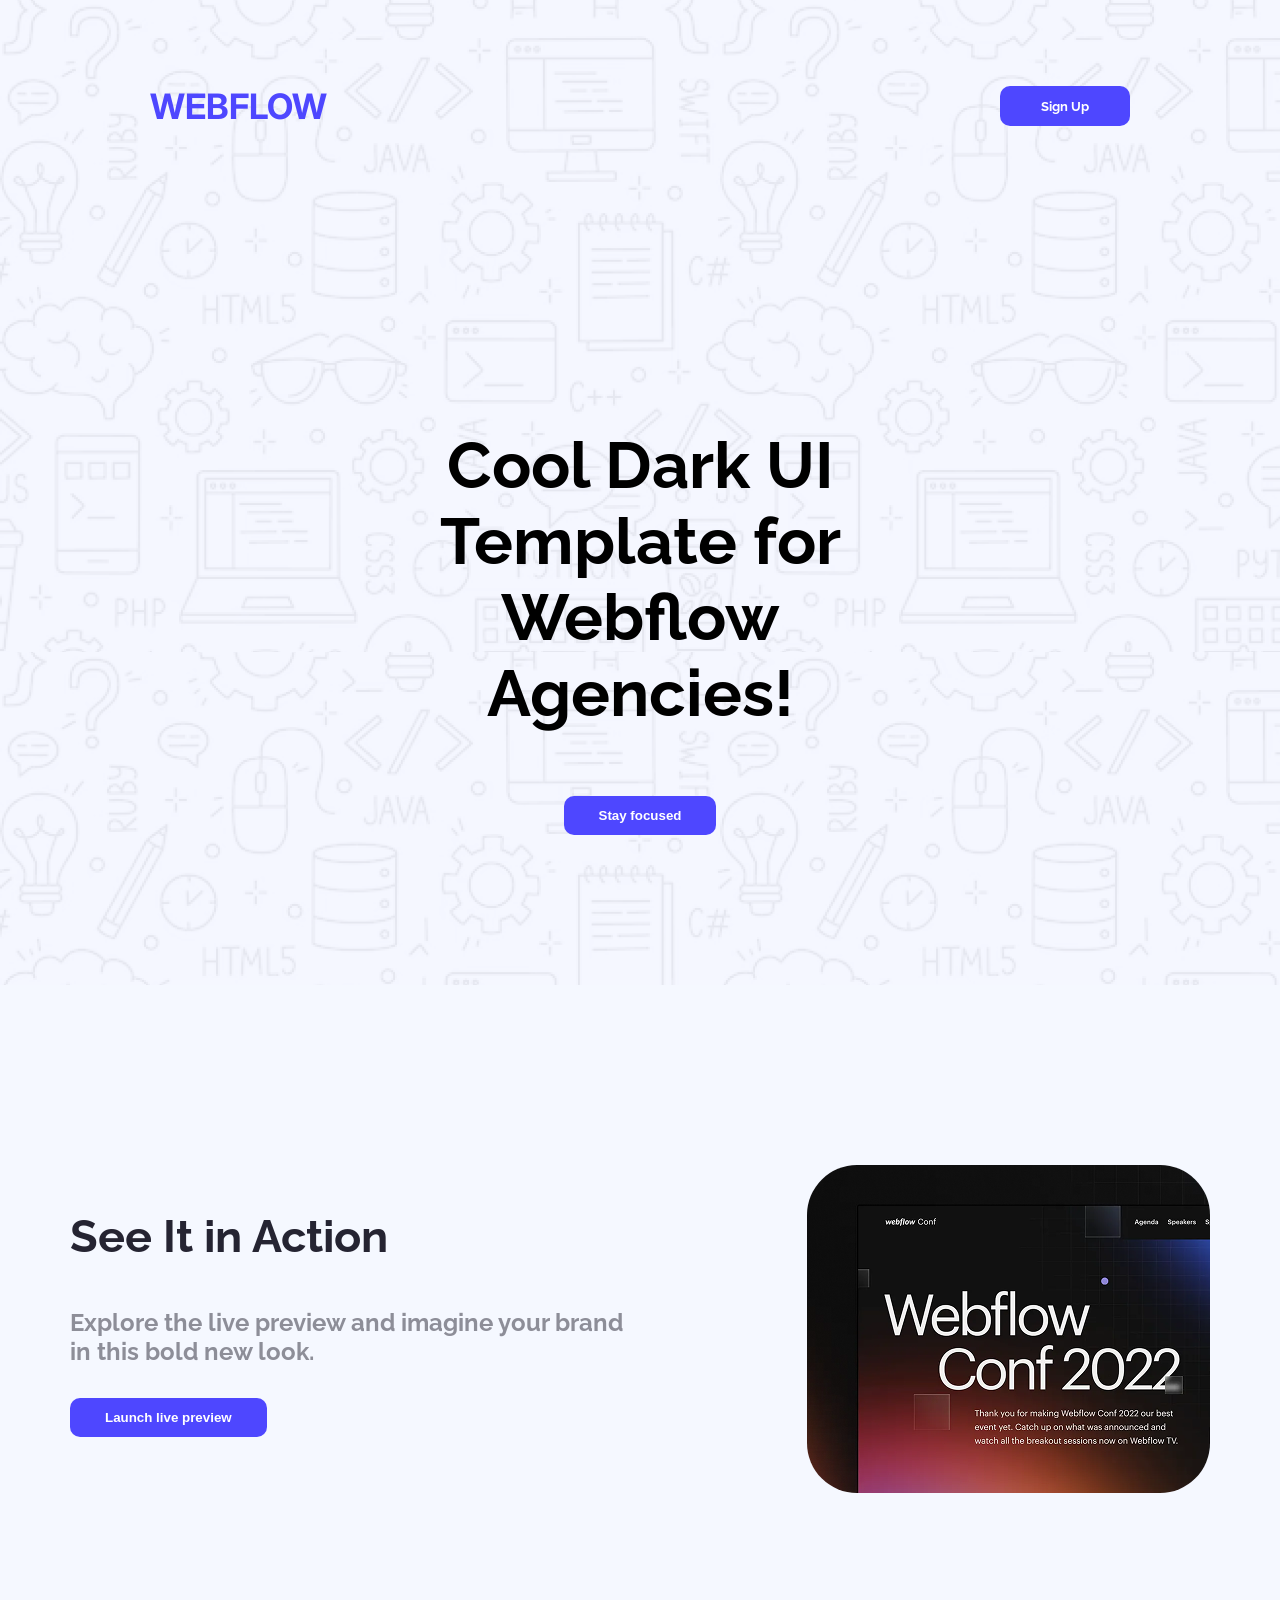
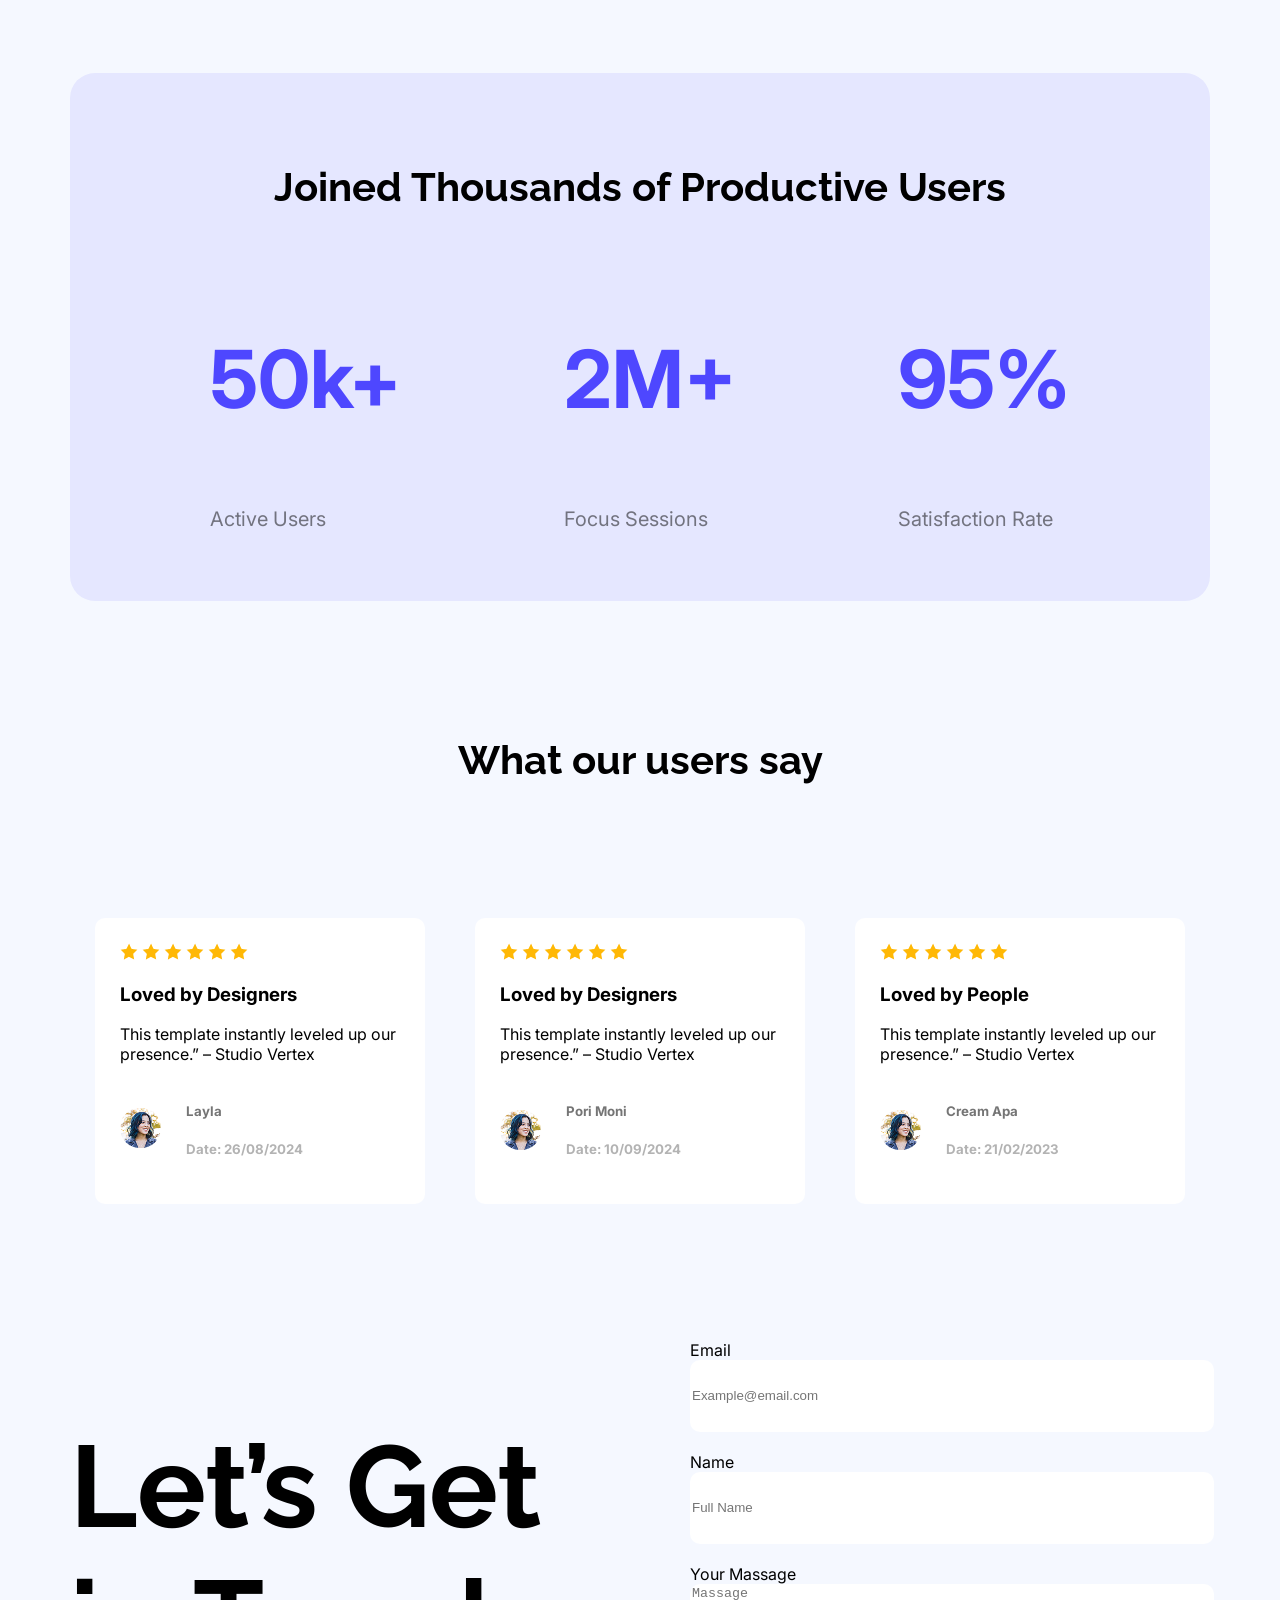
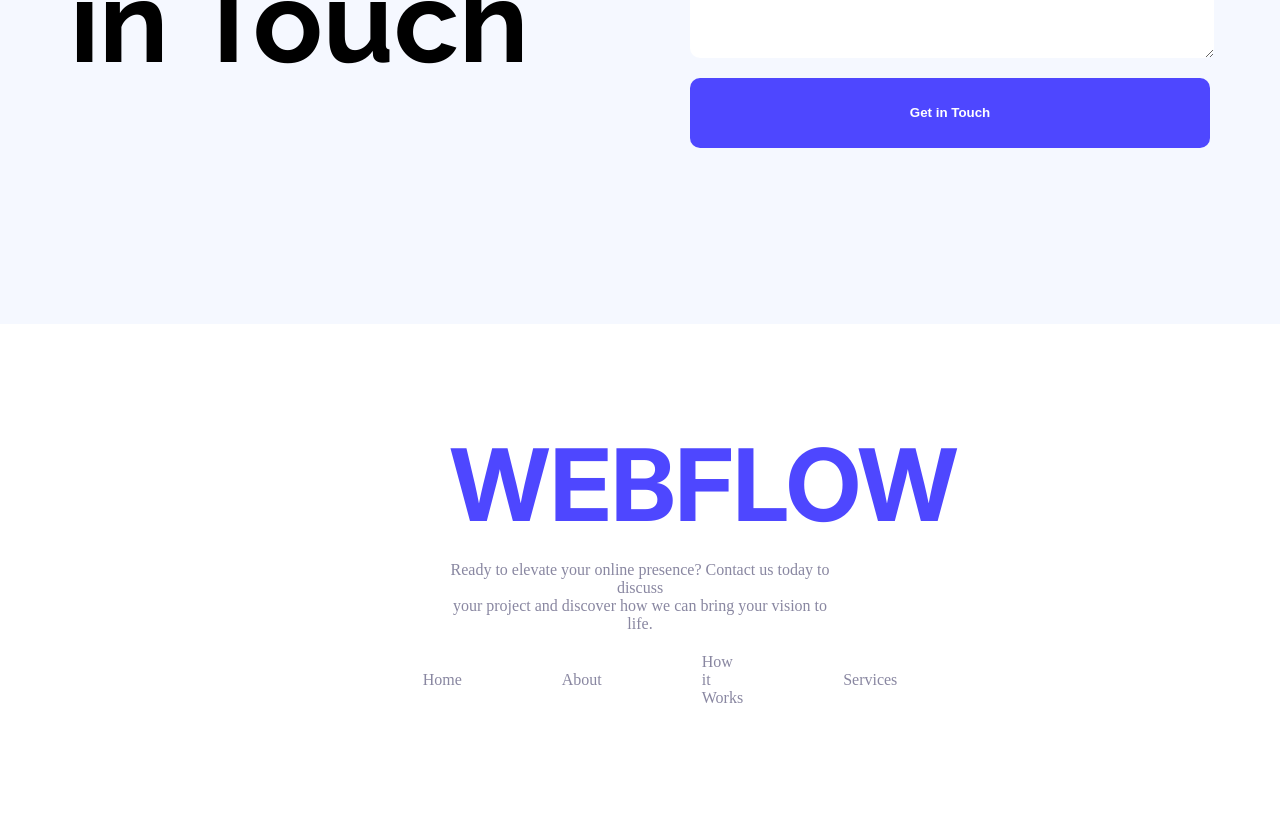
==== index.html @ edb59d90 "added final submission commit" ====
<!DOCTYPE html>
<html lang="en">
<head>
    <meta charset="UTF-8">
    <meta name="viewport" content="width=device-width, initial-scale=1.0">
    <!-- Inter FONT-->
    <link rel="preconnect" href="https://fonts.googleapis.com">
    <link rel="preconnect" href="https://fonts.gstatic.com" crossorigin>
    <link href="https://fonts.googleapis.com/css2?family=Inter:ital,opsz,wght@0,14..32,100..900;1,14..32,100..900&display=swap" rel="stylesheet">

    <!-- raleway FONT-->
    <link rel="preconnect" href="https://fonts.googleapis.com">
    <link rel="preconnect" href="https://fonts.gstatic.com" crossorigin>
    <link href="https://fonts.googleapis.com/css2?family=Raleway:ital,wght@0,100..900;1,100..900&display=swap" rel="stylesheet">
    <title>Hero 1 Assignment</title>
    <link rel="stylesheet" href="styles/banner.css">
</head>
<body>
    <header class="header-bg">
        <nav>
            <h3 class="nav-tittle inter-font-one">WEBFLOW</h3>

             <button class="btn-primary  raleway-font-two btn-width">Sign Up</button>
           
        </nav>
        <!-- banner -->
         <div class="banner-container">
            <div class="baner-content">
                <h3 class="banner-tittle raleway-font-two">Cool Dark UI Template for <br>Webflow Agencies!</h3>
                <button class="btn-primary">Stay focused</button>
            </div>
         </div>
    </header>
    <!-- action section -->
     <main>
        <section class="action-container">
            <div class="action-contain">
                <h3 class="action-tittle raleway-font-two">See It in Action</h3>
                <h4 class="common-des-color raleway-font-two action-des">Explore the live preview and imagine your brand in this bold new look.</h4>
                <button class="btn-primary">Launch live preview</button>
            </div>
            <img class="action-image" src="B12A01-landing-launchpad/Assets/wc-mini.png" alt="">
        </section>
        <!-- User -->
          <section class="productive-user">
            <h3 class="productive-user-title raleway-font-two">Joined Thousands of Productive Users</h3>
            <div class="user-information">
                <div class="user-data inter-font-one">
                    <h3 class="user-data-number">50k+</h3>
                    <p class="user-data-description">Active Users</p>
                </div>
                <div class="user-data inter-font-one">
                    <h3 class="user-data-number">2M+</h3>
                    <p class="user-data-description">Focus Sessions</p>
                </div>
                <div class="user-data inter-font-one">
                    <h3 class="user-data-number">95%</h3>
                    <p class="user-data-description">Satisfaction Rate</p>
                </div>
            </div>
            </section>
            <!-- user section -->
              <section class="user-opinion">
            <h3 class="user-opinion-tittle raleway-font-two">What our users say</h3>
            <div class="user-container">
                <div class="user-content">
                    <!-- user-1 -->
                    <div class="user">
                    <div class="review-point">
                         <img src="B12A01-landing-launchpad/Assets/icon-star.png" alt="">
                         <img src="B12A01-landing-launchpad/Assets/icon-star.png" alt="">
                         <img src="B12A01-landing-launchpad/Assets/icon-star.png" alt="">
                         <img src="B12A01-landing-launchpad/Assets/icon-star.png" alt="">
                         <img src="B12A01-landing-launchpad/Assets/icon-star.png" alt="">
                         <img src="B12A01-landing-launchpad/Assets/icon-star.png" alt="">
                         </div>
                    <h3 class="user-feedback-tittle inter-font-one">Loved by Designers</h3>
                    <p class="user-feedback-des inter-font-one">This template instantly leveled up our presence.” – Studio Vertex</p>
                    <div class="user-infor">
                        <div class="img-width">
                            <img class="user-img" src="B12A01-landing-launchpad/Assets/avatar.png" alt="">
                        </div>
                        <div class="user-details">
                            <h5 class="inter-font-one user-name" >Layla</h5>
                            <h5 class="inter-font-one user-date" >Date: 26/08/2024</h5>
                        </div>
                    </div>
                </div>
                 <!-- user-2 -->

                <div class="user">
                    <div class="review-point">
                        <img src="B12A01-landing-launchpad/Assets/icon-star.png" alt="">
                         <img src="B12A01-landing-launchpad/Assets/icon-star.png" alt="">
                         <img src="B12A01-landing-launchpad/Assets/icon-star.png" alt="">
                         <img src="B12A01-landing-launchpad/Assets/icon-star.png" alt="">
                         <img src="B12A01-landing-launchpad/Assets/icon-star.png" alt="">
                         <img src="B12A01-landing-launchpad/Assets/icon-star.png" alt="">
                         </div>
                         <h3 class="user-feedback-tittle inter-font-one">Loved by Designers</h3>
                    <p class="user-feedback-des inter-font-one">This template instantly leveled up our presence.” – Studio Vertex</p>
                    <div class="user-infor">
                        <img class="user-img" src="B12A01-landing-launchpad/Assets/avatar.png" alt="">
                        <div class="user-details">
                            <h5 class="inter-font-one user-name" >Pori Moni</h5>
                            <h5 class="inter-font-one user-date" >Date: 10/09/2024</h5>
                        </div>
                    </div>
                </div>
                  <!-- user-3 -->

                <div class="user">
                    <div class="review-point">
                         <img src="B12A01-landing-launchpad/Assets/icon-star.png" alt="">
                         <img src="B12A01-landing-launchpad/Assets/icon-star.png" alt="">
                         <img src="B12A01-landing-launchpad/Assets/icon-star.png" alt="">
                         <img src="B12A01-landing-launchpad/Assets/icon-star.png" alt="">
                         <img src="B12A01-landing-launchpad/Assets/icon-star.png" alt="">
                         <img src="B12A01-landing-launchpad/Assets/icon-star.png" alt="">
                         </div>
                          <h3 class="user-feedback-tittle inter-font-one">Loved by People</h3>
                    <p class="user-feedback-des inter-font-one">This template instantly leveled up our presence.” – Studio Vertex</p>
                    <div class="user-infor">
                        <img class="user-img" src="B12A01-landing-launchpad/Assets/avatar.png" alt="">
                        <div class="user-details">
                            <h5 class="inter-font-one user-name" >Cream Apa</h5>
                            <h5 class="inter-font-one user-date" >Date: 21/02/2023</h5>
                        </div>
                    </div>
                </div>
                </div>
                
            </div>
         </section>
         <!-- info section -->
                   <section class="feedback-form">
            <!-- info 1st column -->
            <div class="feedback-column">
                <h3 class="feedback-tittle raleway-font-two">Let’s Get in Touch</h3>
            </div>

            <!-- info 2nd column -->

            <div class="feedback-column">
                <form action="">
                    <label class="inter-font-one" for="">Email</label>
                    <input type="email" name="" id="" placeholder="Example@email.com">
                    <label class="inter-font-one" for="">Name</label>
                    <input type="text" name="" id="" placeholder="Full Name">
                    <label class="inter-font-one" for="">Your Massage</label>
                    <textarea name="" id="" cols="30" rows="40" placeholder="Massage"></textarea>
                    <input class="btn-primary" type="submit" value="Get in Touch">
                </form>
            </div>
            </div>
         </section>
    </main>
     <footer>
        <div class="footer-content">
            <!-- <div class="footer-info"> -->
                <h3 class="footer-tittle inter-font-one">WEBFLOW</h3>
                <p class="footer-des">Ready to elevate your online presence? Contact us today to discuss <br> your project and discover how we can bring your vision to life.</p>
                <ul>
                    <li>Home</li>
                    <li>About</li>
                    <li>How it Works</li>
                    <li>Services</li>
                </ul>
            </div>
        </div>
    </footer>

</body>
</html>
---- styles/banner.css ----
/* inter */
.inter-font-one{
  font-family: "Inter", sans-serif;
  font-optical-sizing: auto;
  font-style: normal;
}
/* railway */
.raleway-font-two {
  font-family: "Raleway", sans-serif;
  font-optical-sizing: auto;
  font-style: normal;
}
/* shared  */
.btn-primary{
    background-color: #4E47FF;
    border-radius: 10px;
    border: none;
    padding: 12px 35px;
    color: white;
    font-weight: bold;
}
.btn-width{
    width: 130px;
}
.btn-primary:hover{
    background-color:rgb(142, 118, 142);
}
.common-des-color{
    color: rgba(37, 36, 50, 0.5);
}
body{
    margin: 0;
    background-color: #F5F8FF;
}
/* header  */
.header-bg{
    background-image: url(../B12A01-landing-launchpad/Assets/Hero-bg.png);
    width: 100%;
}
/* nav  */
nav{
    display: flex;
    align-items: center;
    justify-content: space-between;
    margin: 0 150px;
    padding: 50px 0;
}

.nav-tittle{
    color: rgba(78, 71, 255, 1);
    font-size: 35px;
}

/* Banner section */
.banner-container{
    margin: 0 250px ;
    padding: 150px;
    text-align: center;
    
}
.banner-tittle{
    font-size: 65px;
    font-weight: bold;
}
/* main  */
main{
    width: 1140px;
    margin: 0 auto;
    margin-top: 120px;
    margin-bottom: 120px;
}
/* action section  */
.action-container{
    display: flex;
    justify-content: space-between;
    padding: 60px 0;
}
.action-contain{
    width: 50%;
}
.action-tittle{
    font-size: 45px;
    font-weight: bold;
    color: #252432;
}
.action-des{
    font-size: 24px;
}
.action-image{
    border-radius: 50px;
}
/* user  */
.productive-user{
    
    border-radius: 25px;
    padding: 50px 140px;
    background-color: #E5E7FF;
    margin-top: 120px;
    margin-bottom: 40px;
}
.user-information{
    display: flex;
    justify-content: space-between;
   
}

.productive-user-title{
    font-size: 40px;
    font-weight: bold;
    text-align: center;
}

.user-data-number{
    font-size: 80px;
    font-weight: bold;
    color: #4E47FF;
}
.user-data-description{
    font-size: 20px;
    color: rgba(0, 0, 0, 0.5);
}
/* user section */
.user-opinion-tittle{
    font-size: 40px;
    font-weight: bold;
    text-align: center;
    margin-top: 135px;
    margin-bottom: 135px;
}

.user-content{
    display: flex;
}
.user{  
    border-radius: 10px;
    background-color:white;
    margin: 0 25px;
    padding: 25px;
}
.user-infor{
    display: flex;
    align-items: center;
    gap: 25px;
}
.user-img{
    border-radius: 100px;
    
}
.user-name{
color: rgba(117, 117, 117, 1);
}
.user-date{
    color: rgba(179, 179, 179, 1);
}

/*  info section  */
.feedback-form{
    display: flex;
    
    gap: 100px;
    align-items: center;
    margin-top: 100px;
  
}
.feedback-tittle{
   
    font-size: 115px;
    font-weight: bold;
    align-items: center;
    
}
.feedback-column{
    width: 50%;
}

form input[type="email"], form input[type="text"],form input[type="submit"], textarea{
    display: block;
    width: 100%;
    height: 70px;
    border-radius: 10px;
    margin-bottom: 20px;
    border: none;
    /* padding: 10px 15px; */
}
footer{
    background-color: white;
}

.footer-tittle{
    font-size: 100px;
    color: rgba(78, 71, 255, 1);
    text-align: center;
    margin: 0 auto;

}
.footer-des{
    color: rgba(137, 135, 161, 1);
    text-align: center;
}

.footer-content{
  
    padding: 100px 450px;
}

footer ul{
    display: flex;
    justify-content: center;
    align-items: center;
    margin: 20px;
    
}
footer li {
    list-style: none;
    margin: 0 50px ;
    color: rgba(137, 135, 161, 1);
    
}
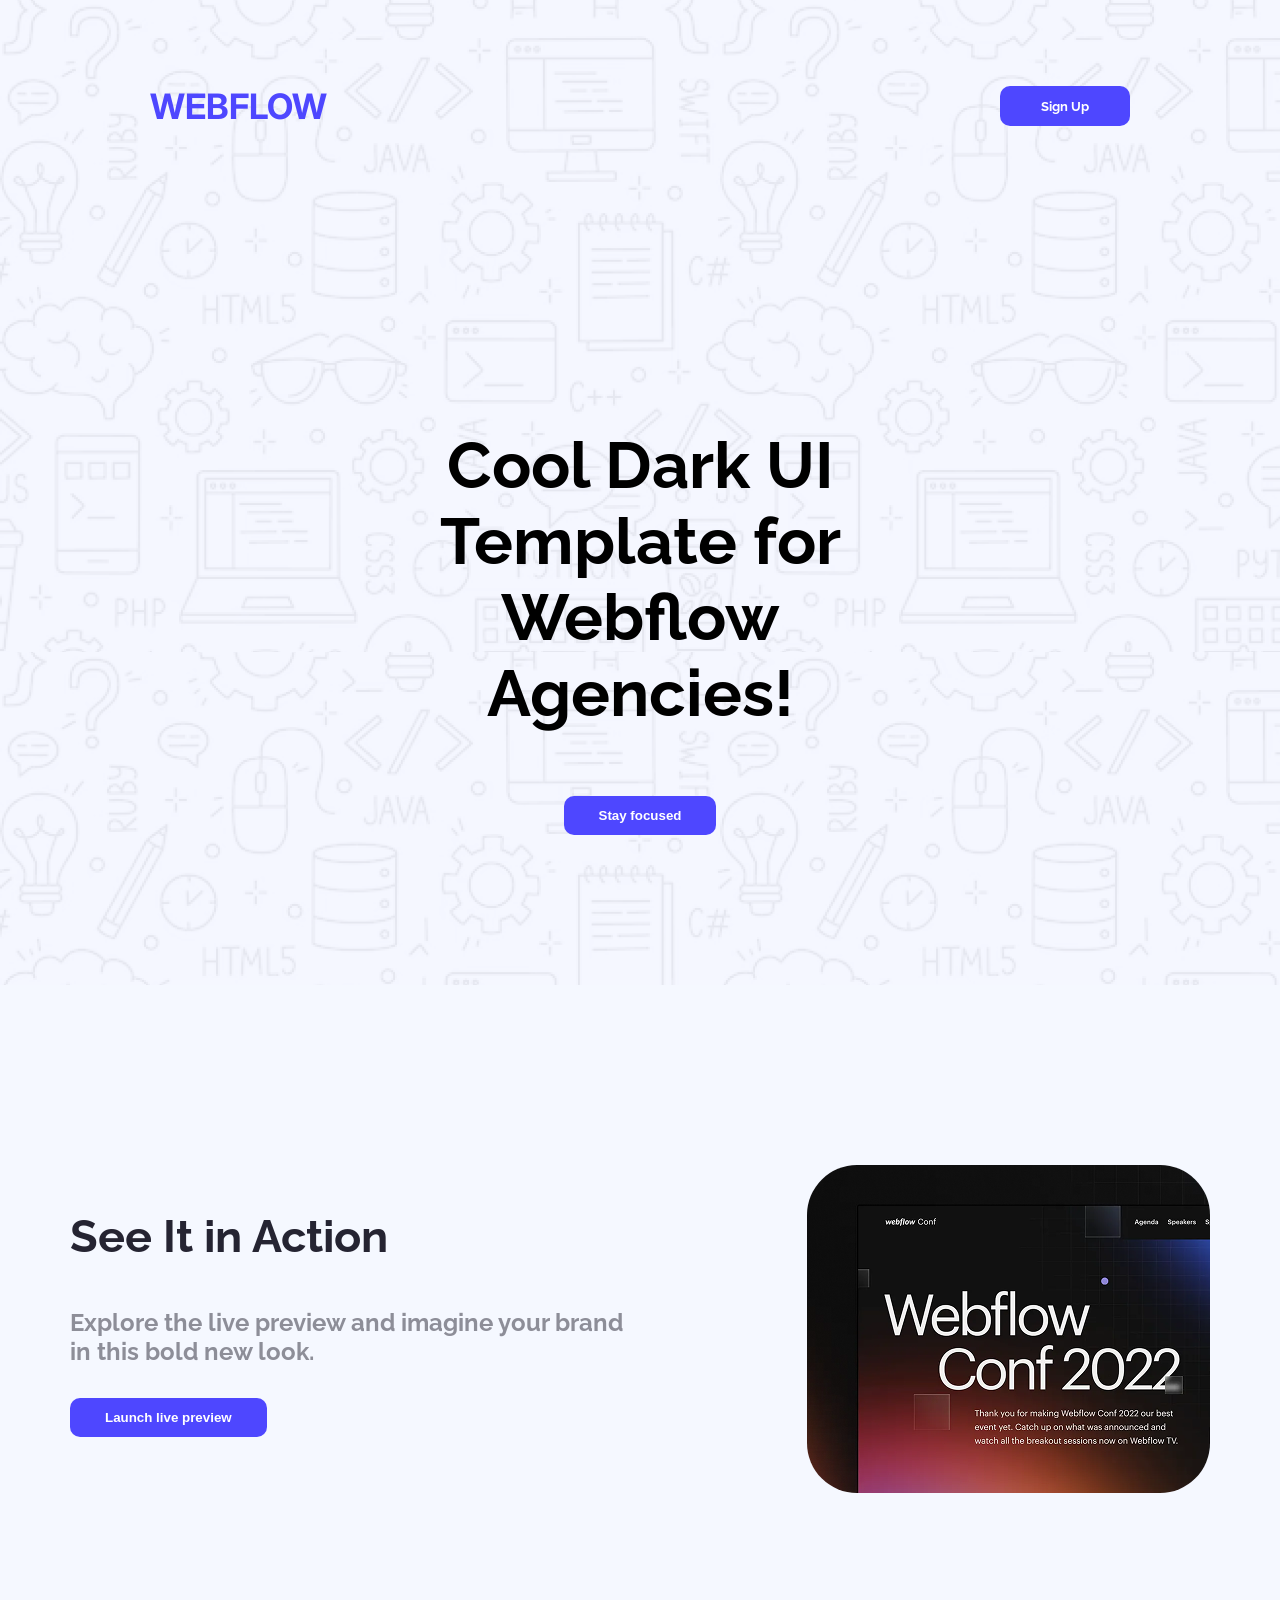
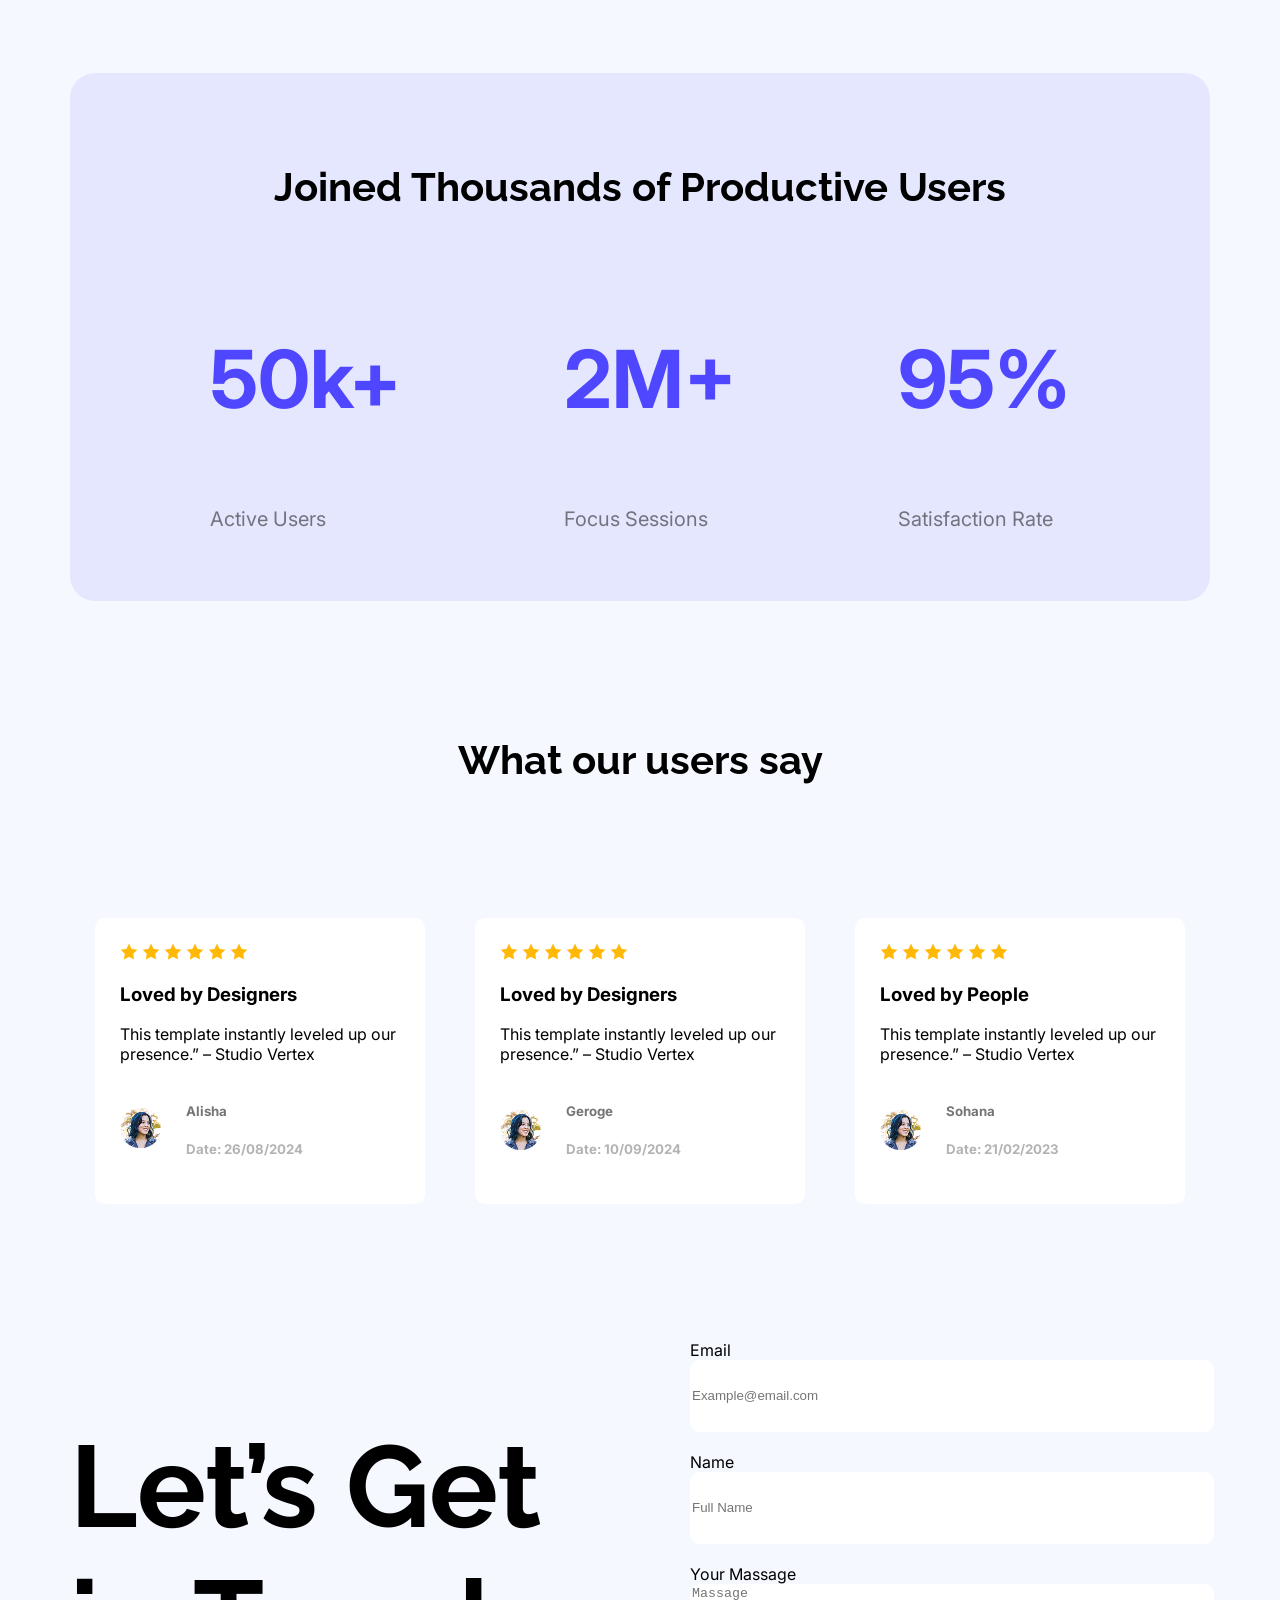
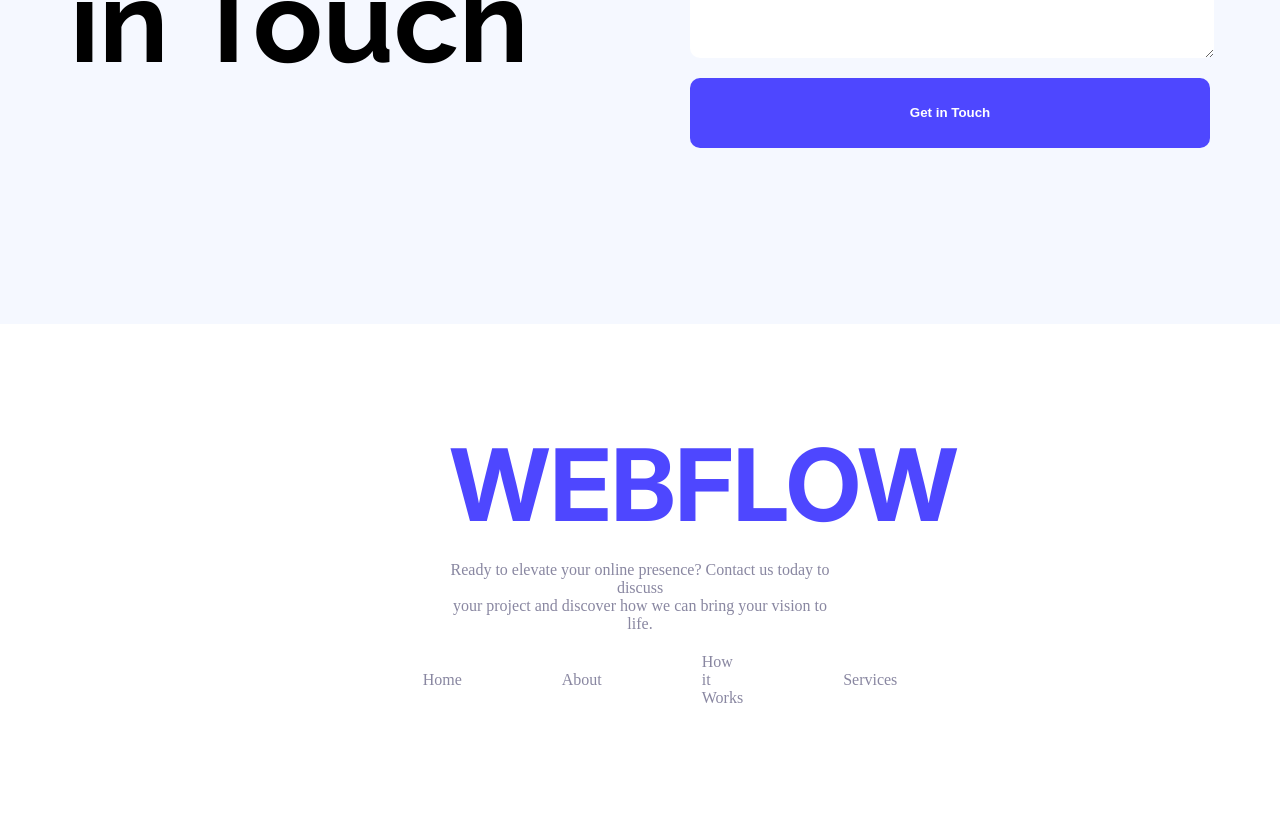
==== commit d33d767d: "added final assignment file" ====
--- a/index.html
+++ b/index.html
@@ -81,7 +81,7 @@
                             <img class="user-img" src="B12A01-landing-launchpad/Assets/avatar.png" alt="">
                         </div>
                         <div class="user-details">
-                            <h5 class="inter-font-one user-name" >Layla</h5>
+                            <h5 class="inter-font-one user-name" >Alisha</h5>
                             <h5 class="inter-font-one user-date" >Date: 26/08/2024</h5>
                         </div>
                     </div>
@@ -102,7 +102,7 @@
                     <div class="user-infor">
                         <img class="user-img" src="B12A01-landing-launchpad/Assets/avatar.png" alt="">
                         <div class="user-details">
-                            <h5 class="inter-font-one user-name" >Pori Moni</h5>
+                            <h5 class="inter-font-one user-name" >Geroge</h5>
                             <h5 class="inter-font-one user-date" >Date: 10/09/2024</h5>
                         </div>
                     </div>
@@ -123,7 +123,7 @@
                     <div class="user-infor">
                         <img class="user-img" src="B12A01-landing-launchpad/Assets/avatar.png" alt="">
                         <div class="user-details">
-                            <h5 class="inter-font-one user-name" >Cream Apa</h5>
+                            <h5 class="inter-font-one user-name" >Sohana</h5>
                             <h5 class="inter-font-one user-date" >Date: 21/02/2023</h5>
                         </div>
                     </div>
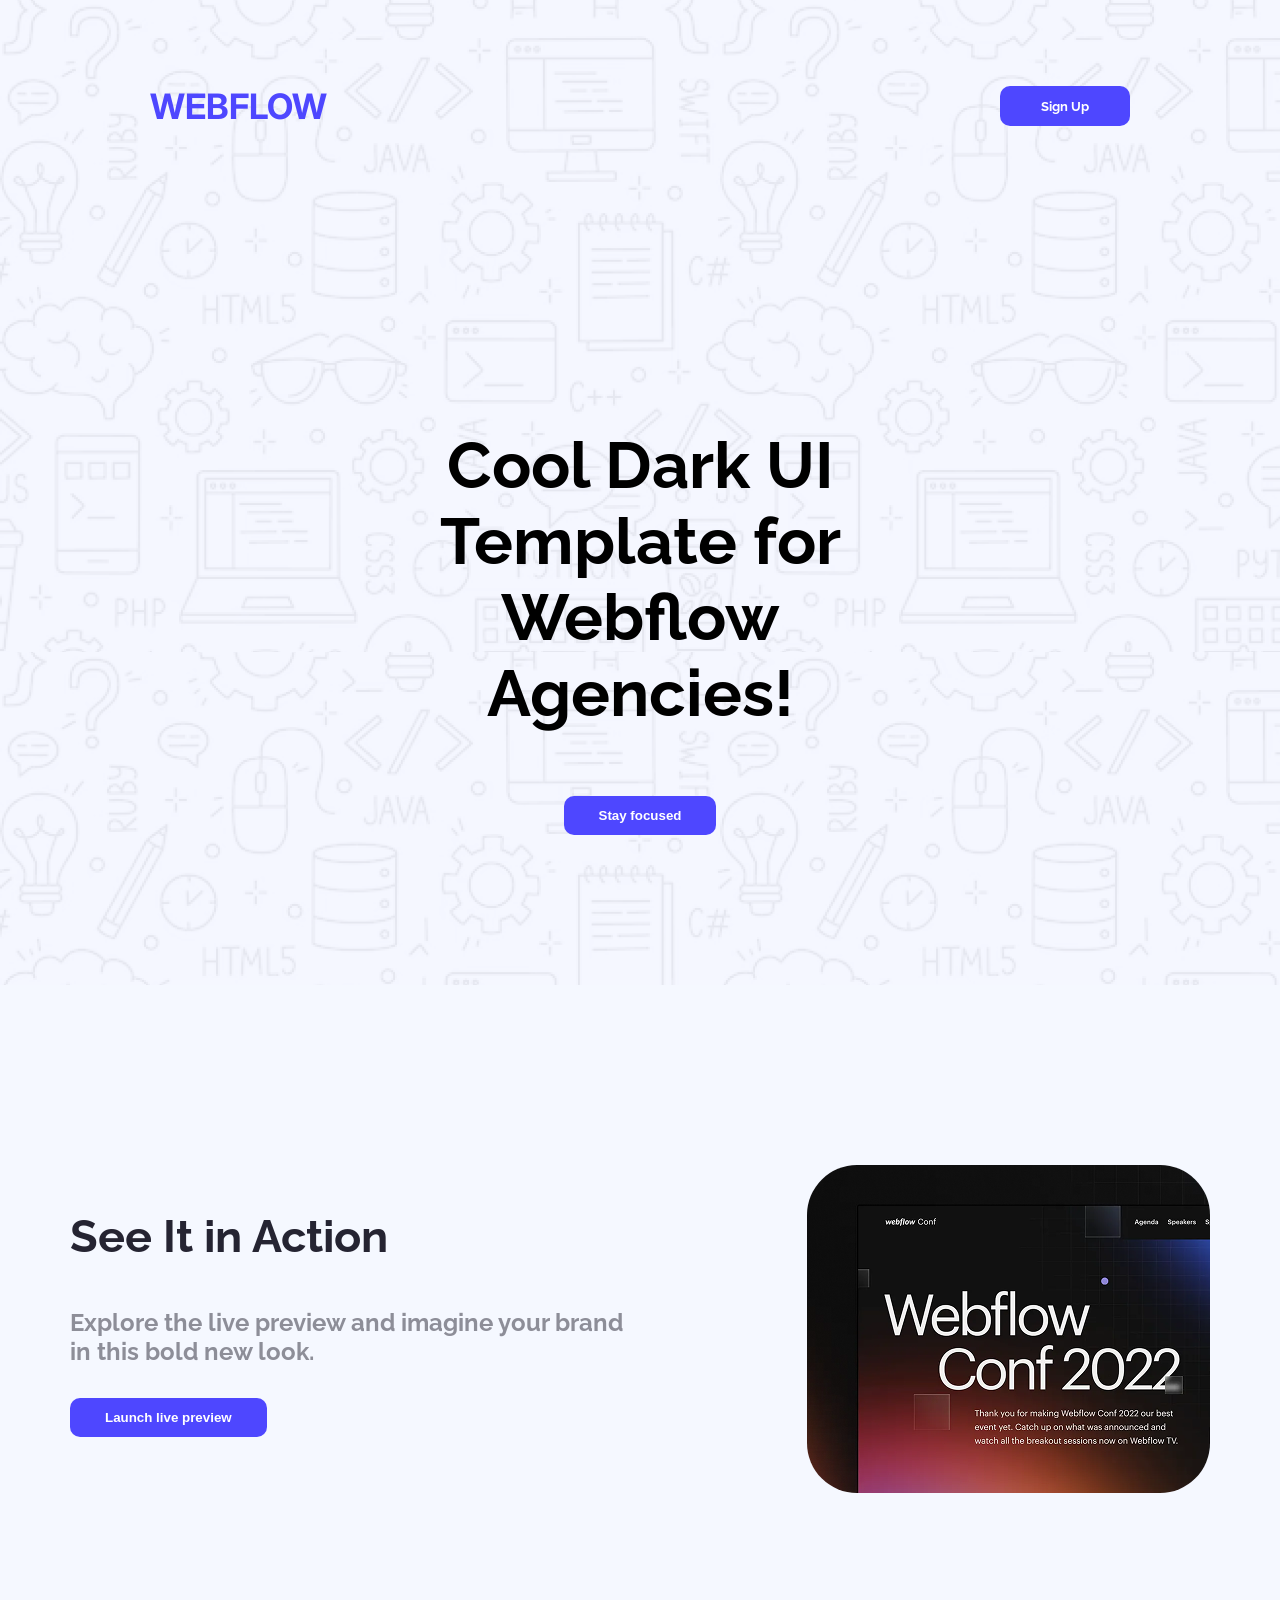
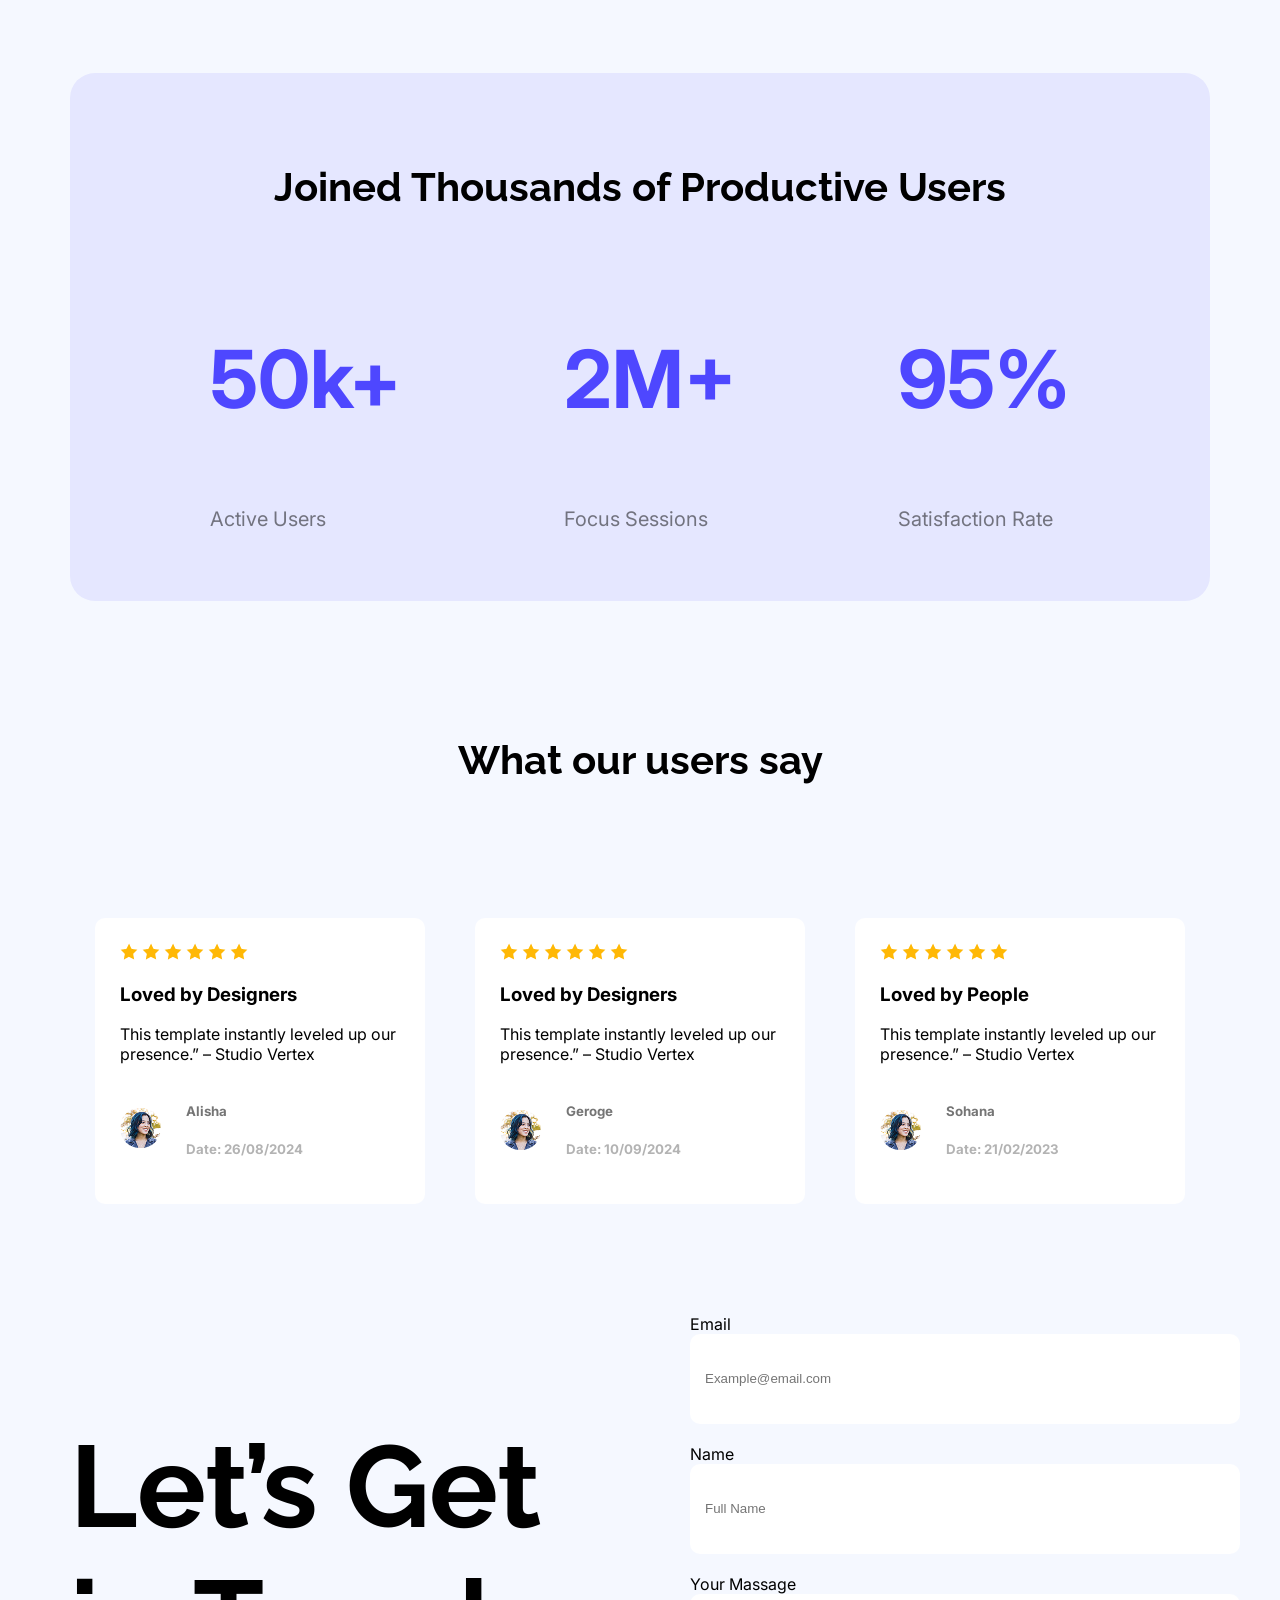
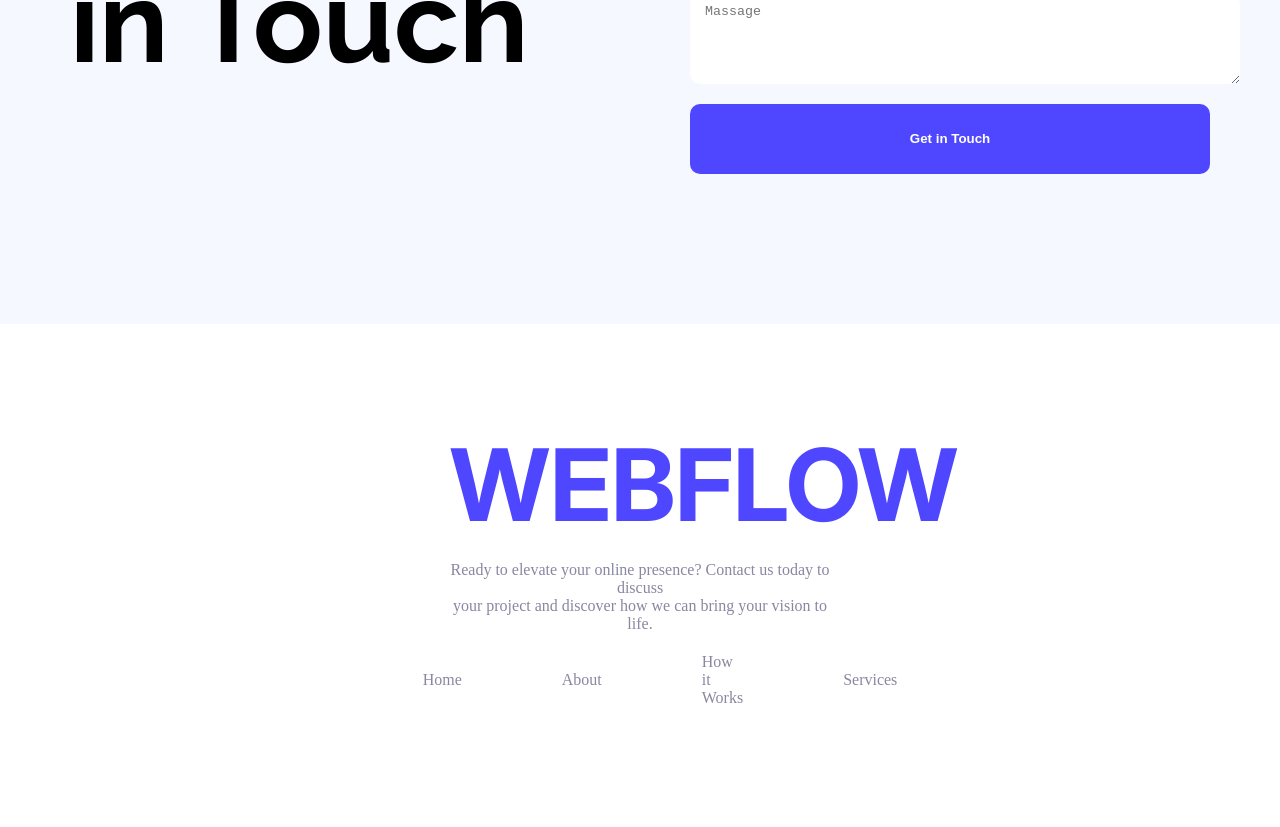
==== commit 5d944c30: "added assignment-1 submission file" ====
--- a/index.html
+++ b/index.html
@@ -157,7 +157,7 @@
     </main>
      <footer>
         <div class="footer-content">
-            <!-- <div class="footer-info"> -->
+            <div class="footer-info">
                 <h3 class="footer-tittle inter-font-one">WEBFLOW</h3>
                 <p class="footer-des">Ready to elevate your online presence? Contact us today to discuss <br> your project and discover how we can bring your vision to life.</p>
                 <ul>
--- a/styles/banner.css
+++ b/styles/banner.css
@@ -180,7 +180,7 @@
     border-radius: 10px;
     margin-bottom: 20px;
     border: none;
-    /* padding: 10px 15px; */
+    padding: 10px 15px;
 }
 footer{
     background-color: white;
@@ -214,6 +214,7 @@
     list-style: none;
     margin: 0 50px ;
     color: rgba(137, 135, 161, 1);
+    cursor: pointer;
     
 }
 
